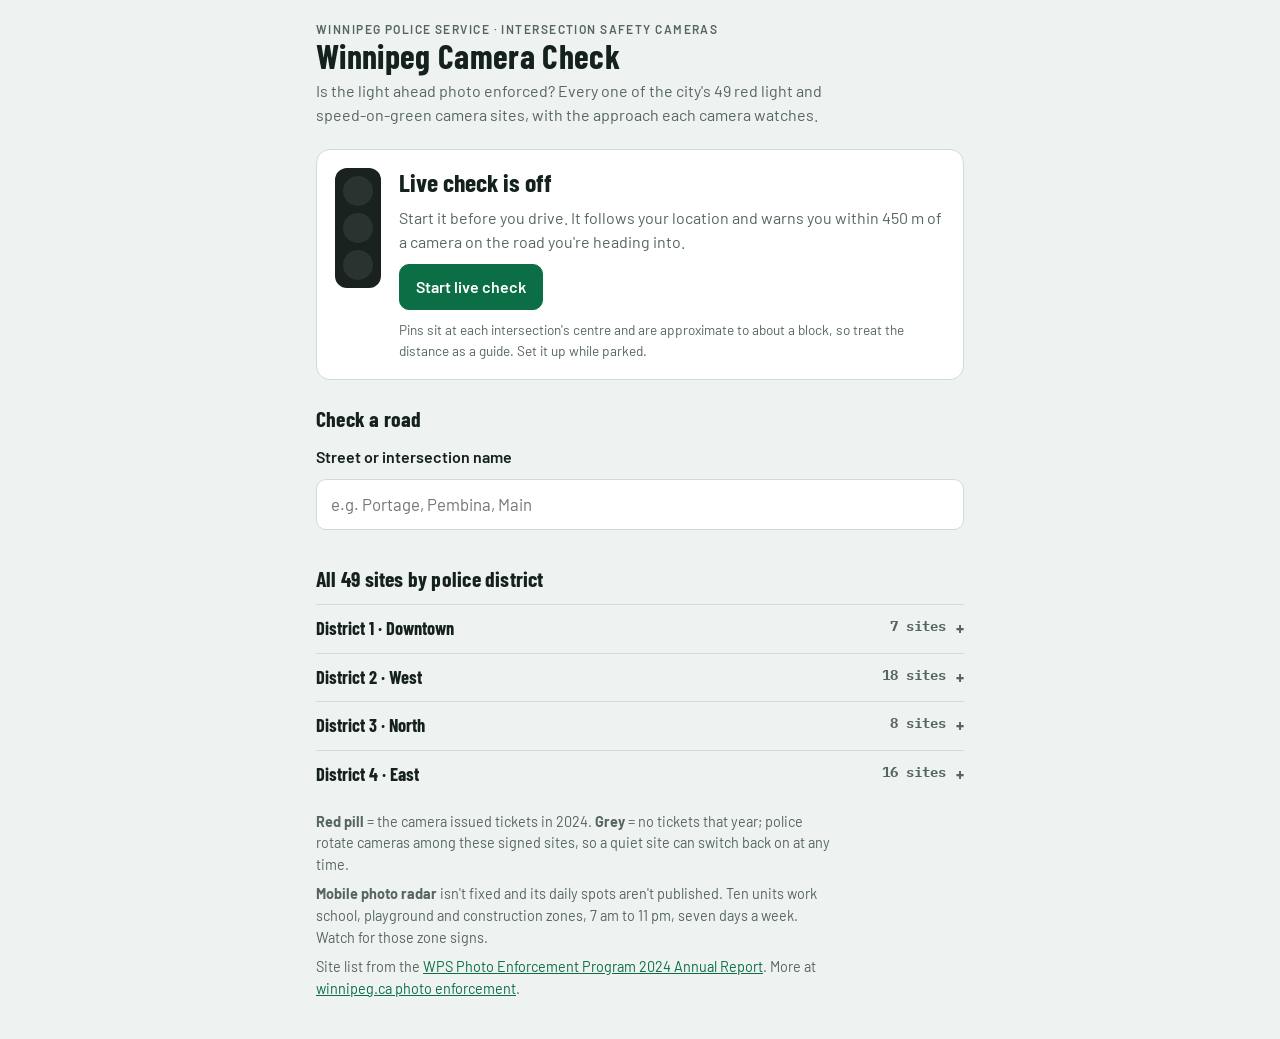
==== camera-check/index.html @ 797bb1d3 "Add Winnipeg Camera Check page Co-Authored-By: Claude Opus 5.5 <noreply@anthropic.com> Claude-Sessio" ====
<!doctype html>
<html lang="en">
<head>
<meta charset="utf-8">
<meta name="viewport" content="width=device-width, initial-scale=1, viewport-fit=cover">
<meta name="theme-color" content="#0b6e45">
<style>:root{color-scheme:light;padding-top:env(safe-area-inset-top,0px);padding-bottom:env(safe-area-inset-bottom,0px)}body{margin:0;font:14px system-ui,sans-serif}img{max-width:100%}[hidden]{display:none!important}</style>
</head>
<body>
<title>Winnipeg Camera Check</title>
<meta name="claude:viewport-fit-sides" content="cover">
<link rel="preconnect" href="https://fonts.googleapis.com">
<link rel="preconnect" href="https://fonts.gstatic.com" crossorigin>
<link rel="stylesheet" href="https://fonts.googleapis.com/css2?family=Barlow+Condensed:wght@600;700&family=Barlow:wght@400;500;600&family=IBM+Plex+Mono:wght@500&display=swap">
<style>
/* Layout: one phone-width column — a signal-head status panel on top, road search, then the full site list by police district. */
:root {
  --bg: #eef2f0;
  --surface: #ffffff;
  --sunk: #e3e9e6;
  --fg: #15211c;
  --muted: #56665f;
  --line: #d2dbd7;
  --accent: #0b6e45;
  --accent-ink: #ffffff;
  --stop: #c3262d;
  --stop-soft: #fbe4e4;
  --caution: #b46f00;
  --caution-soft: #fdf0d9;
  --go: #13804f;
  --go-soft: #ddf2e7;
  --lamp-off: #2a3330;
  --housing: #1a2220;
  --f-display: "Barlow Condensed", "Arial Narrow", "Roboto Condensed", sans-serif;
  --f-body: "Barlow", "Segoe UI", system-ui, -apple-system, sans-serif;
  --f-data: "IBM Plex Mono", ui-monospace, "SF Mono", Menlo, monospace;
}
@media (prefers-color-scheme: dark) {
  :root:not([data-theme="light"]) {
    --bg: #0c1210; --surface: #141c19; --sunk: #1b2521; --fg: #e5eeea; --muted: #94a59d; --line: #27342f;
    --accent: #3cc488; --accent-ink: #06130d; --stop: #ff5a5f; --stop-soft: #3a1618; --caution: #f0a92e; --caution-soft: #362811;
    --go: #3cc488; --go-soft: #12301f; --lamp-off: #222b28; --housing: #070b0a; color-scheme: dark;
  }
}
:root[data-theme="dark"] {
  --bg: #0c1210; --surface: #141c19; --sunk: #1b2521; --fg: #e5eeea; --muted: #94a59d; --line: #27342f;
  --accent: #3cc488; --accent-ink: #06130d; --stop: #ff5a5f; --stop-soft: #3a1618; --caution: #f0a92e; --caution-soft: #362811;
  --go: #3cc488; --go-soft: #12301f; --lamp-off: #222b28; --housing: #070b0a; color-scheme: dark;
}
* { box-sizing: border-box; }
body { background: var(--bg); color: var(--fg); font-family: var(--f-body); font-size: 16px; line-height: 1.5; }
.wrap { max-width: 680px; margin: 0 auto; padding-block: 20px 40px; padding-left: max(16px, env(safe-area-inset-left, 0px)); padding-right: max(16px, env(safe-area-inset-right, 0px)); display: grid; gap: 22px; }
h1, h2 { font-family: var(--f-display); font-weight: 700; text-wrap: balance; margin: 0; letter-spacing: .01em; }
h1 { font-size: 2.1rem; line-height: 1.05; }
h2 { font-size: 1.35rem; }
.eyebrow { font-size: .75rem; font-weight: 600; text-transform: uppercase; letter-spacing: .12em; color: var(--muted); }
.lede { margin: 6px 0 0; color: var(--muted); max-width: 60ch; }
.num { font-family: var(--f-data); font-variant-numeric: tabular-nums; }

/* status panel */
.status { background: var(--surface); border: 1px solid var(--line); border-radius: 14px; padding: 18px; display: grid; grid-template-columns: auto 1fr; gap: 18px; align-items: start; }
.signal { background: var(--housing); border-radius: 12px; padding: 8px; display: grid; gap: 7px; }
.lamp { width: 30px; height: 30px; border-radius: 50%; background: var(--lamp-off); transition: background .25s, box-shadow .25s; }
.signal[data-state="stop"] .l-red { background: var(--stop); box-shadow: 0 0 16px var(--stop); }
.signal[data-state="caution"] .l-amber { background: var(--caution); box-shadow: 0 0 16px var(--caution); }
.signal[data-state="go"] .l-green { background: var(--go); box-shadow: 0 0 16px var(--go); }
.status-body { min-width: 0; display: grid; gap: 10px; }
.status-head { font-family: var(--f-display); font-size: 1.6rem; font-weight: 700; line-height: 1.1; }
.status-sub { color: var(--muted); margin: 0; }
.readout { display: flex; flex-wrap: wrap; gap: 8px 18px; }
.readout div { display: grid; }
.readout .k { font-size: .72rem; text-transform: uppercase; letter-spacing: .1em; color: var(--muted); }
.readout .v { font-family: var(--f-data); font-size: 1.15rem; font-variant-numeric: tabular-nums; }
.status[data-tone="stop"] { background: var(--stop-soft); border-color: var(--stop); }
.status[data-tone="caution"] { background: var(--caution-soft); border-color: var(--caution); }
.actions { display: flex; flex-wrap: wrap; gap: 10px; }
button { font: inherit; font-weight: 600; border-radius: 10px; padding: 10px 16px; border: 1px solid var(--line); background: var(--sunk); color: var(--fg); cursor: pointer; }
button.primary { background: var(--accent); border-color: var(--accent); color: var(--accent-ink); }
button:focus-visible, input:focus-visible, summary:focus-visible, a:focus-visible { outline: 3px solid var(--accent); outline-offset: 2px; }
.nearby { margin: 0; padding: 0; list-style: none; display: grid; gap: 4px; font-size: .92rem; }
.nearby li { display: flex; justify-content: space-between; gap: 12px; border-top: 1px solid var(--line); padding-top: 4px; }
.nearby li span:first-child { min-width: 0; }
.drive-note { font-size: .85rem; color: var(--muted); margin: 0; }

/* search */
.search { display: grid; gap: 10px; }
.search label { font-weight: 600; }
.search input { font: inherit; font-size: 1.05rem; width: 100%; padding: 12px 14px; border-radius: 10px; border: 1px solid var(--line); background: var(--surface); color: var(--fg); }
.verdict { font-family: var(--f-display); font-size: 1.3rem; font-weight: 700; margin: 0; }
.verdict.yes { color: var(--stop); }
.verdict.no { color: var(--go); }

/* site rows */
.sites { list-style: none; margin: 0; padding: 0; display: grid; gap: 8px; }
.site { background: var(--surface); border: 1px solid var(--line); border-radius: 10px; padding: 10px 12px; display: grid; grid-template-columns: 44px 1fr auto; gap: 12px; align-items: center; }
.dir { width: 44px; height: 44px; border-radius: 8px; background: var(--sunk); display: grid; place-items: center; font-family: var(--f-display); font-weight: 700; font-size: .95rem; line-height: 1; text-align: center; }
.dir svg { width: 18px; height: 18px; display: block; margin: 0 auto 2px; }
.dir path { fill: var(--fg); }
.site-main { min-width: 0; }
.site-name { font-weight: 600; }
.site-meta { font-size: .85rem; color: var(--muted); }
.site a { font-size: .85rem; color: var(--accent); font-weight: 600; text-decoration: none; white-space: nowrap; }
.site a:hover { text-decoration: underline; }
.pill { display: inline-block; font-size: .72rem; font-weight: 600; letter-spacing: .04em; padding: 1px 7px; border-radius: 99px; margin-left: 4px; vertical-align: 1px; }
.pill.active { background: var(--stop-soft); color: var(--stop); }
.pill.quiet { background: var(--sunk); color: var(--muted); }

details.district { border-top: 1px solid var(--line); padding-top: 10px; }
details.district summary { cursor: pointer; font-family: var(--f-display); font-size: 1.15rem; font-weight: 700; list-style: none; display: flex; justify-content: space-between; gap: 10px; }
details.district summary::-webkit-details-marker { display: none; }
details.district summary::after { content: "+"; color: var(--muted); }
details.district[open] summary::after { content: "–"; }
details.district .sites { margin-top: 10px; }

.notes { font-size: .9rem; color: var(--muted); display: grid; gap: 8px; }
.notes p { margin: 0; max-width: 65ch; }
.notes a { color: var(--accent); }

@media (max-width: 420px) {
  .status { grid-template-columns: 1fr; }
  .signal { grid-auto-flow: column; justify-content: start; width: max-content; }
  .site { grid-template-columns: 40px 1fr; }
  .site a { grid-column: 2; }
}
@media (prefers-reduced-motion: reduce) { .lamp { transition: none; } }
</style>

<div class="wrap">
  <header>
    <div class="eyebrow">Winnipeg Police Service · intersection safety cameras</div>
    <h1>Winnipeg Camera Check</h1>
    <p class="lede">Is the light ahead photo enforced? Every one of the city's 49 red light and speed-on-green camera sites, with the approach each camera watches.</p>
  </header>

  <section class="status" id="status" data-tone="idle" aria-live="polite">
    <div class="signal" id="signal" data-state="none" aria-hidden="true">
      <div class="lamp l-red"></div><div class="lamp l-amber"></div><div class="lamp l-green"></div>
    </div>
    <div class="status-body">
      <div class="status-head" id="statusHead">Live check is off</div>
      <p class="status-sub" id="statusSub">Start it before you drive. It follows your location and warns you within 450 m of a camera on the road you're heading into.</p>
      <div class="readout" id="readout" hidden>
        <div><span class="k">Nearest site</span><span class="v" id="rDist">–</span></div>
        <div><span class="k">Your heading</span><span class="v" id="rHead">–</span></div>
        <div><span class="k">Camera watches</span><span class="v" id="rCam">–</span></div>
      </div>
      <ul class="nearby" id="nearby" hidden></ul>
      <div class="actions">
        <button class="primary" id="startBtn" type="button">Start live check</button>
        <button id="stopBtn" type="button" hidden>Stop</button>
      </div>
      <p class="drive-note">Pins sit at each intersection's centre and are approximate to about a block, so treat the distance as a guide. Set it up while parked.</p>
    </div>
  </section>

  <section class="search">
    <h2>Check a road</h2>
    <label for="roadQuery">Street or intersection name</label>
    <input id="roadQuery" type="search" placeholder="e.g. Portage, Pembina, Main" autocomplete="off" enterkeyhint="search">
    <p class="verdict" id="verdict" hidden></p>
    <ul class="sites" id="results"></ul>
  </section>

  <section>
    <h2>All 49 sites by police district</h2>
    <div id="districts" style="display:grid;gap:10px;margin-top:10px"></div>
  </section>

  <section class="notes">
    <p><strong>Red pill</strong> = the camera issued tickets in 2024. <strong>Grey</strong> = no tickets that year; police rotate cameras among these signed sites, so a quiet site can switch back on at any time.</p>
    <p><strong>Mobile photo radar</strong> isn't fixed and its daily spots aren't published. Ten units work school, playground and construction zones, 7 am to 11 pm, seven days a week. Watch for those zone signs.</p>
    <p>Site list from the <a href="https://www.winnipeg.ca/media/2646" target="_blank" rel="noopener">WPS Photo Enforcement Program 2024 Annual Report</a>. More at <a href="https://www.winnipeg.ca/police/services/traffic/photo-enforcement" target="_blank" rel="noopener">winnipeg.ca photo enforcement</a>.</p>
  </section>
</div>

<script>
// [district, road, approach, cross street, lat, lon, tickets 2024]
const RAW = [
  [1,"Balmoral St","NB","Sargent Ave",49.9000,-97.1497,788],
  [1,"Disraeli Fwy","NB","Lily St",49.9046,-97.1325,972],
  [1,"Donald St","SB","Broadway",49.8890,-97.1442,696],
  [1,"Isabel St","NB","William Ave",49.9035,-97.1490,969],
  [1,"Main St","NB","Logan Ave",49.9024,-97.1377,2436],
  [1,"Notre Dame Ave","WB","Sherbrook St",49.9030,-97.1540,0],
  [1,"York Ave","EB","Fort St",49.8915,-97.1402,1033],
  [2,"Academy Rd","EB","Stafford St",49.8728,-97.1612,0],
  [2,"Academy Rd","WB","Oak St",49.8710,-97.1906,875],
  [2,"Century St","NB","Silver Ave",49.9015,-97.2245,431],
  [2,"Erin St","SB","Sargent Ave",49.9018,-97.1850,0],
  [2,"Grant Ave","EB","William R. Clement Pkwy",49.8540,-97.2530,480],
  [2,"Grant Ave","WB","Wilton St",49.8620,-97.1600,2022],
  [2,"Jubilee Ave","WB","Cockburn St S",49.8550,-97.1390,0],
  [2,"Kenaston Blvd","SB","Corydon Ave",49.8580,-97.2070,2160],
  [2,"Moray St","NB","Lodge Ave",49.8852,-97.2810,714],
  [2,"Ness Ave","WB","Whytewold Rd",49.8925,-97.2865,0],
  [2,"Pembina Hwy","NB","Dalhousie Dr / Bairdmore Blvd",49.8100,-97.1465,1440],
  [2,"Pembina Hwy","NB","Grant Ave",49.8607,-97.1460,1451],
  [2,"Pembina Hwy","SB","Chevrier Blvd",49.8340,-97.1520,1498],
  [2,"Portage Ave","EB","Cavalier Dr",49.8818,-97.2740,56],
  [2,"Portage Ave","EB","Dominion St",49.8865,-97.1840,509],
  [2,"Portage Ave","WB","Mount Royal Rd",49.8835,-97.2560,0],
  [2,"Sargent Ave","EB","Clifton St",49.9017,-97.1745,337],
  [2,"St. James St","SB","Ness Ave",49.8920,-97.2008,159],
  [3,"Inkster Blvd","WB","Airlies St",49.9400,-97.1770,0],
  [3,"Keewatin St","NB","Selkirk Ave",49.9140,-97.1815,781],
  [3,"Leila Ave","WB","Sinclair St",49.9560,-97.1525,0],
  [3,"Main St","NB","Inkster Blvd",49.9350,-97.1265,608],
  [3,"Main St","SB","Redwood Ave",49.9165,-97.1340,375],
  [3,"McPhillips St","SB","Jefferson Ave",49.9455,-97.1610,479],
  [3,"McPhillips St","SB","Redwood Ave",49.9190,-97.1530,576],
  [3,"Salter St","SB","Mountain Ave",49.9245,-97.1462,0],
  [4,"Archibald St","SB","Elizabeth Rd",49.8655,-97.1015,0],
  [4,"Abinojii Mikanah","WB","River Rd",49.8312,-97.1210,377],
  [4,"Dunkirk Dr","NB","St. Vital Rd",49.8455,-97.1180,498],
  [4,"Fermor Ave","WB","St. Mary's Rd",49.8582,-97.1167,57],
  [4,"Henderson Hwy","NB","Gilmore Ave",49.9258,-97.1098,320],
  [4,"Henderson Hwy","SB","Kimberly Ave",49.9320,-97.1078,0],
  [4,"Hespeler Ave","EB","Beatrice St",49.9150,-97.1165,1293],
  [4,"Lagimodiere Blvd","SB","Grassie Blvd",49.9260,-97.0560,471],
  [4,"Marion St","EB","Dufresne Ave",49.8858,-97.1135,4739],
  [4,"Panet Rd","SB","Munroe Ave",49.9100,-97.0905,918],
  [4,"Provencher Blvd","EB","Aulneau St",49.8960,-97.1205,0],
  [4,"Regent Ave W","WB","Owen St",49.9005,-97.0810,2240],
  [4,"Regent Ave W","EB","Madeline St",49.8990,-97.0675,961],
  [4,"St. Mary's Rd","NB","Warde Ave",49.8195,-97.1070,619],
  [4,"St. Anne's Rd","NB","Meadowood Dr",49.8245,-97.0925,548],
  [4,"Talbot Ave","EB","Watt St",49.9112,-97.1095,0]
];
const DISTRICT_NAMES = {1:"District 1 · Downtown", 2:"District 2 · West", 3:"District 3 · North", 4:"District 4 · East"};
const DIR_DEG = {NB:0, EB:90, SB:180, WB:270};
const DIR_WORD = {NB:"Northbound", EB:"Eastbound", SB:"Southbound", WB:"Westbound"};
const cams = RAW.map((r,i)=>({id:i, district:r[0], road:r[1], dir:r[2], cross:r[3], lat:r[4], lon:r[5], t:r[6]}));

const $ = id => document.getElementById(id);
const norm = s => s.toLowerCase().replace(/[.'’]/g,"").replace(/\bst\b/g,"st").replace(/\s+/g," ").trim();

function arrowSvg(dir){
  const rot = DIR_DEG[dir];
  return `<svg viewBox="0 0 18 18" aria-hidden="true"><path transform="rotate(${rot} 9 9)" d="M9 1 L16 10 H11 V17 H7 V10 H2 Z"/></svg>`;
}
function mapUrl(c){
  const q = `${c.road} & ${c.cross.split(" / ")[0]}, Winnipeg, MB`;
  return "https://www.google.com/maps/search/?api=1&query=" + encodeURIComponent(q);
}
function siteRow(c, extra){
  const li = document.createElement("li");
  li.className = "site";
  const pill = c.t > 0
    ? `<span class="pill active">${c.t.toLocaleString()} tickets 2024</span>`
    : `<span class="pill quiet">no tickets 2024</span>`;
  li.innerHTML = `<div class="dir" title="${DIR_WORD[c.dir]}">${arrowSvg(c.dir)}${c.dir}</div>
    <div class="site-main"><div class="site-name">${c.road} at ${c.cross}</div>
    <div class="site-meta">${DIR_WORD[c.dir]} traffic on ${c.road}${extra?" · "+extra:""} ${pill}</div></div>
    <a href="${mapUrl(c)}" target="_blank" rel="noopener">Map ↗</a>`;
  return li;
}

/* ---- all sites by district ---- */
(function renderDistricts(){
  const box = $("districts");
  [1,2,3,4].forEach(d=>{
    const list = cams.filter(c=>c.district===d).sort((a,b)=>a.road.localeCompare(b.road));
    const det = document.createElement("details");
    det.className = "district";
    det.id = "district-"+d;
    const sum = document.createElement("summary");
    sum.innerHTML = `<span>${DISTRICT_NAMES[d]}</span><span class="num" style="font-size:.9rem;color:var(--muted);margin-left:auto">${list.length} sites</span>`;
    det.appendChild(sum);
    const ul = document.createElement("ul"); ul.className="sites";
    list.forEach(c=>ul.appendChild(siteRow(c)));
    det.appendChild(ul);
    box.appendChild(det);
  });
})();

/* ---- road search ---- */
function runSearch(){
  const q = norm($("roadQuery").value);
  const out = $("results"), v = $("verdict");
  out.textContent = "";
  if (q.length < 2){ v.hidden = true; return; }
  const words = q.split(" ").filter(w=>w.length>1 && !["st","ave","rd","blvd","dr","hwy","and","at"].includes(w));
  const keys = words.length ? words : [q];
  const onRoad = [], crossing = [];
  cams.forEach(c=>{
    const r = norm(c.road), x = norm(c.cross);
    const hitR = keys.every(k=>r.includes(k) || x.includes(k)) && keys.some(k=>r.includes(k));
    const hitX = !hitR && keys.every(k=>x.includes(k) || r.includes(k));
    if (hitR) onRoad.push(c); else if (hitX) crossing.push(c);
  });
  v.hidden = false;
  if (!onRoad.length && !crossing.length){
    v.className = "verdict no";
    v.textContent = `No camera sites on “${$("roadQuery").value.trim()}”.`;
    return;
  }
  const n = onRoad.length + crossing.length;
  v.className = "verdict yes";
  v.textContent = n === 1 ? "1 camera site matches" : `${n} camera sites match`;
  onRoad.forEach(c=>out.appendChild(siteRow(c)));
  crossing.forEach(c=>out.appendChild(siteRow(c, `you'd be crossing it on ${c.cross}`)));
}
$("roadQuery").addEventListener("input", runSearch);

/* ---- live check ---- */
const R = 6371000, ALERT_M = 450;
const toRad = d=>d*Math.PI/180;
function dist(a,b,c,d){ const dLat=toRad(c-a), dLon=toRad(d-b); const h=Math.sin(dLat/2)**2+Math.cos(toRad(a))*Math.cos(toRad(c))*Math.sin(dLon/2)**2; return 2*R*Math.asin(Math.sqrt(h)); }
function bearing(a,b,c,d){ const y=Math.sin(toRad(d-b))*Math.cos(toRad(c)); const x=Math.cos(toRad(a))*Math.sin(toRad(c))-Math.sin(toRad(a))*Math.cos(toRad(c))*Math.cos(toRad(d-b)); return (Math.atan2(y,x)*180/Math.PI+360)%360; }
const angDiff = (a,b)=>{ const d=Math.abs(a-b)%360; return d>180?360-d:d; };
const compass = h=>["N","NE","E","SE","S","SW","W","NW"][Math.round(h/45)%8];
const fmtDist = m=> m<1000 ? `${Math.round(m/10)*10} m` : `${(m/1000).toFixed(1)} km`;

let watchId=null, last=null, heading=null, prevDist={}, wakeLock=null, audio=null, alertedId=null;

function setStatus(tone, lamp, head, sub){
  $("status").dataset.tone = tone;
  $("signal").dataset.state = lamp;
  $("statusHead").textContent = head;
  $("statusSub").textContent = sub;
}
function chime(){
  try{
    if(!audio) return;
    const o=audio.createOscillator(), g=audio.createGain();
    o.frequency.value=880; o.connect(g); g.connect(audio.destination);
    g.gain.setValueAtTime(.0001,audio.currentTime); g.gain.exponentialRampToValueAtTime(.3,audio.currentTime+.02); g.gain.exponentialRampToValueAtTime(.0001,audio.currentTime+.5);
    o.start(); o.stop(audio.currentTime+.55);
  }catch(e){}
  try{ navigator.vibrate && navigator.vibrate([200,100,200]); }catch(e){}
}

function onFix(pos){
  const {latitude:lat, longitude:lon, heading:h, speed, accuracy} = pos.coords;
  if (h!=null && !isNaN(h) && speed!=null && speed>1.5) heading = h;
  else if (last && dist(last.lat,last.lon,lat,lon) > 15) heading = bearing(last.lat,last.lon,lat,lon);
  if (!last || dist(last.lat,last.lon,lat,lon) > 15) last = {lat,lon};

  const ranked = cams.map(c=>({c, d:dist(lat,lon,c.lat,c.lon)})).sort((a,b)=>a.d-b.d);
  const near = ranked[0];
  $("readout").hidden = false;
  $("rDist").textContent = fmtDist(near.d);
  $("rHead").textContent = heading==null ? "moving?" : `${compass(heading)} ${Math.round(heading)}°`;
  $("rCam").textContent = `${near.c.dir} on ${near.c.road}`;

  const nb = $("nearby"); nb.hidden=false; nb.textContent="";
  ranked.slice(0,3).forEach(({c,d})=>{
    const li=document.createElement("li");
    const a=document.createElement("span"); a.textContent=`${c.road} ${c.dir} at ${c.cross}`;
    const b=document.createElement("span"); b.className="num"; b.textContent=fmtDist(d);
    li.append(a,b); nb.appendChild(li);
  });

  const inRange = ranked.filter(r=>r.d<=ALERT_M);
  if (!inRange.length){
    alertedId=null;
    setStatus("go","go","No camera within 450 m", `Nearest: ${near.c.road} ${near.c.dir} at ${near.c.cross}, about ${fmtDist(near.d)} away.${accuracy>100?" GPS is rough right now.":""}`);
  } else {
    // a camera counts as "yours" when you're heading the way it watches and getting closer
    const mine = inRange.find(({c,d})=>{
      const closing = prevDist[c.id]!=null ? d < prevDist[c.id]-3 : true;
      return heading!=null && angDiff(heading, DIR_DEG[c.dir]) <= 55 && closing;
    });
    if (mine){
      setStatus("stop","stop",`Camera ahead · ${fmtDist(mine.d)}`, `${DIR_WORD[mine.c.dir]} on ${mine.c.road} at ${mine.c.cross} is photo enforced: red light and speed. Ease off and don't push the amber.`);
      if (alertedId!==mine.c.id){ alertedId=mine.c.id; chime(); }
    } else {
      const c = inRange[0].c;
      alertedId=null;
      setStatus("caution","caution",`Camera site ${fmtDist(inRange[0].d)} away`, `${c.road} at ${c.cross} has a camera on ${DIR_WORD[c.dir].toLowerCase()} traffic${heading==null?". Start moving so I can tell which way you're going.":". It doesn't look like your approach, but watch the signal."}`);
    }
  }
  ranked.forEach(({c,d})=>{ if(d<2000) prevDist[c.id]=d; });
}
function onErr(err){
  stopLive(false);
  const blocked = err && err.code===1;
  setStatus("idle","none", blocked ? "Location isn't available here" : "Couldn't get your location",
    blocked ? "This view doesn't share GPS with the page. Use “Check a road” below, or open the page in your phone's browser for live alerts."
            : "Your phone didn't return a position. Check that location is on, then try again. “Check a road” works without it.");
}
async function startLive(){
  if (!("geolocation" in navigator)){ onErr({code:1}); return; }
  try{ audio = audio || new (window.AudioContext||window.webkitAudioContext)(); }catch(e){}
  try{ if ("wakeLock" in navigator) wakeLock = await navigator.wakeLock.request("screen"); }catch(e){}
  setStatus("idle","none","Finding you…","Waiting for the first GPS fix.");
  $("startBtn").hidden = true; $("stopBtn").hidden = false;
  try{
    watchId = navigator.geolocation.watchPosition(onFix, onErr, {enableHighAccuracy:true, maximumAge:2000, timeout:20000});
  }catch(e){ onErr({code:1}); }
}
function stopLive(reset=true){
  if (watchId!=null){ try{ navigator.geolocation.clearWatch(watchId); }catch(e){} }
  watchId=null; last=null; heading=null; prevDist={}; alertedId=null;
  try{ wakeLock && wakeLock.release(); }catch(e){} wakeLock=null;
  $("startBtn").hidden = false; $("stopBtn").hidden = true;
  if (reset){
    $("readout").hidden = true; $("nearby").hidden = true;
    setStatus("idle","none","Live check is off","Start it before you drive. It follows your location and warns you within 450 m of a camera on the road you're heading into.");
  }
}
$("startBtn").addEventListener("click", startLive);
$("stopBtn").addEventListener("click", ()=>stopLive(true));
</script>

</body>
</html>
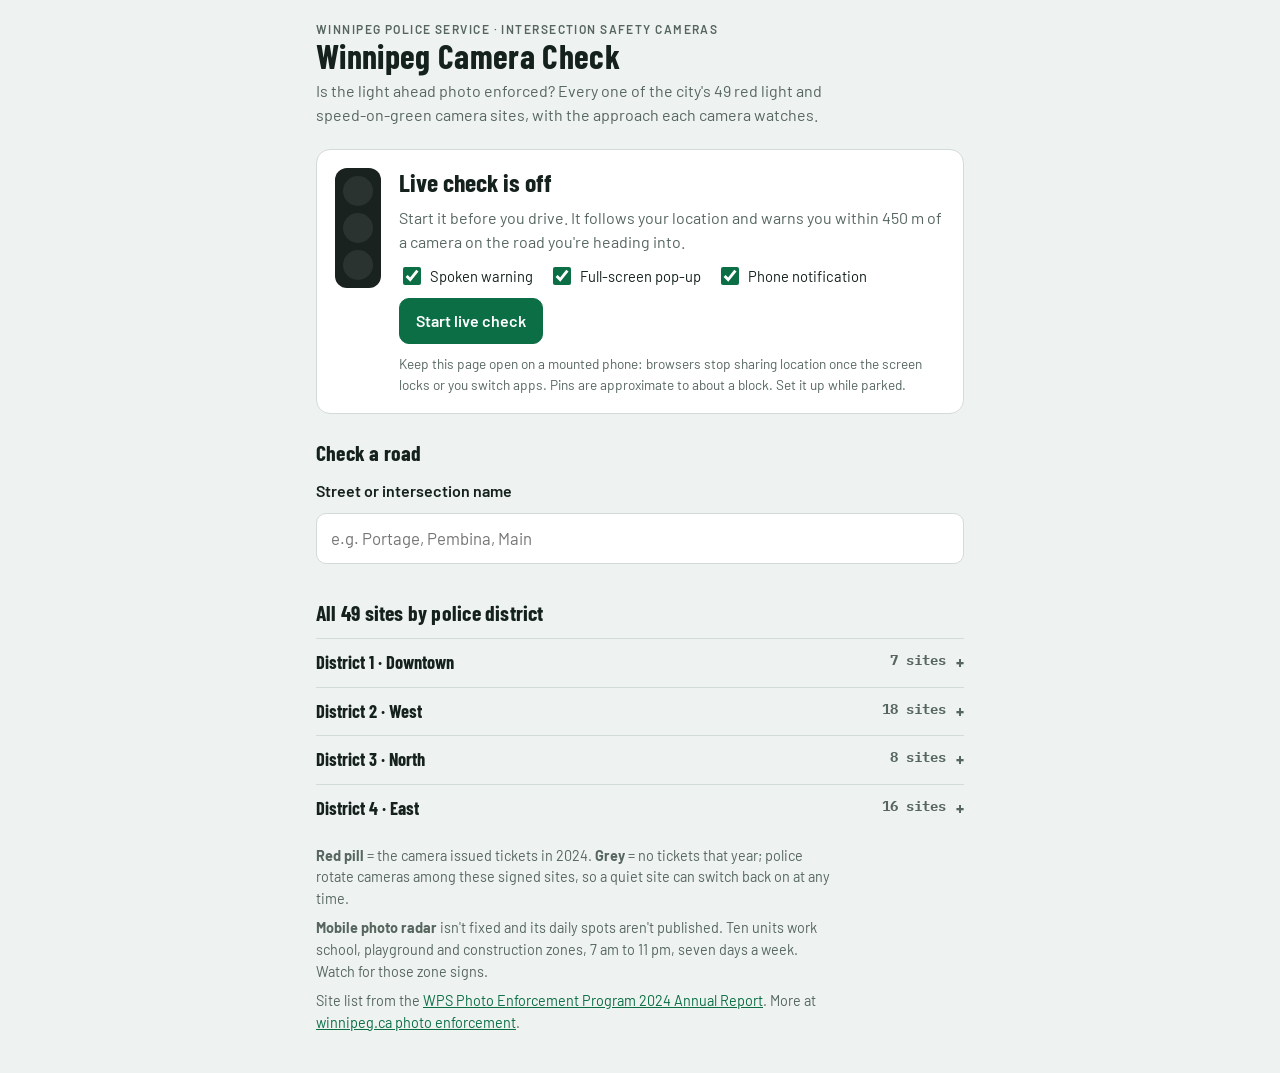
==== commit a6ec0fad: "Camera check: spoken, pop-up and phone notification alerts Add a full-screen alert, speech warnings " ====
--- a/camera-check/index.html
+++ b/camera-check/index.html
@@ -4,6 +4,13 @@
 <meta charset="utf-8">
 <meta name="viewport" content="width=device-width, initial-scale=1, viewport-fit=cover">
 <meta name="theme-color" content="#0b6e45">
+<meta name="apple-mobile-web-app-capable" content="yes">
+<meta name="mobile-web-app-capable" content="yes">
+<meta name="apple-mobile-web-app-title" content="Cam Check">
+<meta name="apple-mobile-web-app-status-bar-style" content="black-translucent">
+<link rel="manifest" href="manifest.webmanifest">
+<link rel="apple-touch-icon" href="apple-touch-icon.png">
+<link rel="icon" type="image/png" href="icon-192.png">
 <style>:root{color-scheme:light;padding-top:env(safe-area-inset-top,0px);padding-bottom:env(safe-area-inset-bottom,0px)}body{margin:0;font:14px system-ui,sans-serif}img{max-width:100%}[hidden]{display:none!important}</style>
 </head>
 <body>
@@ -31,6 +38,8 @@
   --go-soft: #ddf2e7;
   --lamp-off: #2a3330;
   --housing: #1a2220;
+  --alert-bg: #c3262d;
+  --alert-fg: #ffffff;
   --f-display: "Barlow Condensed", "Arial Narrow", "Roboto Condensed", sans-serif;
   --f-body: "Barlow", "Segoe UI", system-ui, -apple-system, sans-serif;
   --f-data: "IBM Plex Mono", ui-monospace, "SF Mono", Menlo, monospace;
@@ -116,6 +125,24 @@
 .notes p { margin: 0; max-width: 65ch; }
 .notes a { color: var(--accent); }
 
+/* alert options */
+.toggles { display: flex; flex-wrap: wrap; gap: 8px 16px; font-size: .92rem; }
+.toggles label { display: inline-flex; align-items: center; gap: 6px; cursor: pointer; }
+.toggles input { width: 18px; height: 18px; accent-color: var(--accent); }
+
+/* full-screen driving alert */
+.takeover .t-arrow svg { width: 100%; height: 100%; }
+.notify-note { font-size: .85rem; color: var(--caution); margin: 0; }
+.takeover { position: fixed; inset: 0; z-index: 50; background: var(--alert-bg); color: var(--alert-fg); display: grid; place-content: center; text-align: center; gap: 10px;
+  padding-top: calc(24px + env(safe-area-inset-top, 0px)); padding-bottom: calc(24px + env(safe-area-inset-bottom, 0px));
+  padding-left: max(24px, env(safe-area-inset-left, 0px)); padding-right: max(24px, env(safe-area-inset-right, 0px)); cursor: pointer; }
+.takeover .t-eyebrow { font-family: var(--f-display); font-size: 1.4rem; letter-spacing: .14em; text-transform: uppercase; font-weight: 700; }
+.takeover .t-dist { font-family: var(--f-display); font-size: clamp(5rem, 28vw, 10rem); font-weight: 700; line-height: .9; font-variant-numeric: tabular-nums; }
+.takeover .t-where { font-size: clamp(1.3rem, 6vw, 2rem); font-weight: 600; line-height: 1.2; text-wrap: balance; }
+.takeover .t-hint { font-size: .95rem; opacity: .85; }
+.takeover .t-arrow { width: 72px; height: 72px; margin: 0 auto; }
+.takeover .t-arrow path { fill: var(--alert-fg); }
+
 @media (max-width: 420px) {
   .status { grid-template-columns: 1fr; }
   .signal { grid-auto-flow: column; justify-content: start; width: max-content; }
@@ -145,11 +172,17 @@
         <div><span class="k">Camera watches</span><span class="v" id="rCam">–</span></div>
       </div>
       <ul class="nearby" id="nearby" hidden></ul>
+      <div class="toggles" role="group" aria-label="Alert options">
+        <label><input type="checkbox" id="optVoice" checked> Spoken warning</label>
+        <label><input type="checkbox" id="optPopup" checked> Full-screen pop-up</label>
+        <label><input type="checkbox" id="optNotify" checked> Phone notification</label>
+      </div>
+      <p class="notify-note" id="notifyNote" hidden></p>
       <div class="actions">
         <button class="primary" id="startBtn" type="button">Start live check</button>
         <button id="stopBtn" type="button" hidden>Stop</button>
       </div>
-      <p class="drive-note">Pins sit at each intersection's centre and are approximate to about a block, so treat the distance as a guide. Set it up while parked.</p>
+      <p class="drive-note">Keep this page open on a mounted phone: browsers stop sharing location once the screen locks or you switch apps. Pins are approximate to about a block. Set it up while parked.</p>
     </div>
   </section>
 
@@ -171,6 +204,14 @@
     <p><strong>Mobile photo radar</strong> isn't fixed and its daily spots aren't published. Ten units work school, playground and construction zones, 7 am to 11 pm, seven days a week. Watch for those zone signs.</p>
     <p>Site list from the <a href="https://www.winnipeg.ca/media/2646" target="_blank" rel="noopener">WPS Photo Enforcement Program 2024 Annual Report</a>. More at <a href="https://www.winnipeg.ca/police/services/traffic/photo-enforcement" target="_blank" rel="noopener">winnipeg.ca photo enforcement</a>.</p>
   </section>
+</div>
+
+<div class="takeover" id="takeover" hidden role="alert" aria-live="assertive">
+  <div class="t-eyebrow">Camera ahead</div>
+  <div class="t-arrow" id="tArrow"></div>
+  <div class="t-dist" id="tDist">300 m</div>
+  <div class="t-where" id="tWhere">Portage Ave at Cavalier Dr</div>
+  <div class="t-hint">Red light and speed enforced · tap to hide</div>
 </div>
 
 <script>
@@ -312,6 +353,57 @@
 const fmtDist = m=> m<1000 ? `${Math.round(m/10)*10} m` : `${(m/1000).toFixed(1)} km`;
 
 let watchId=null, last=null, heading=null, prevDist={}, wakeLock=null, audio=null, alertedId=null;
+let swReg=null, dismissedId=null, nearSpokenId=null;
+const opt = id => { try{ return $(id).checked; }catch(e){ return false; } };
+
+// a service worker lets Android and iPhone home-screen apps show system notifications
+try{
+  if ("serviceWorker" in navigator && location.protocol === "https:" && !/claude\.ai|claudeusercontent/.test(location.host))
+    navigator.serviceWorker.register("sw.js").then(r=>{ swReg=r; }).catch(()=>{});
+}catch(e){}
+
+function notifyNote(){
+  const el = $("notifyNote");
+  let msg = "";
+  const ios = /iPhone|iPad|iPod/.test(navigator.userAgent);
+  const standalone = window.navigator.standalone === true || (window.matchMedia && matchMedia("(display-mode: standalone)").matches);
+  if (opt("optNotify")){
+    if (!("Notification" in window)) msg = ios && !standalone
+      ? "On iPhone, notifications only work after you add this page to your Home Screen (Share → Add to Home Screen) and open it from there."
+      : "This browser can't show notifications. The pop-up and spoken warning still work.";
+    else if (Notification.permission === "denied") msg = "Notifications are blocked for this site. Turn them on in your browser's site settings, or rely on the pop-up and voice.";
+  }
+  el.textContent = msg; el.hidden = !msg;
+}
+async function askNotify(){
+  try{ if (opt("optNotify") && "Notification" in window && Notification.permission === "default") await Notification.requestPermission(); }catch(e){}
+  notifyNote();
+}
+$("optNotify").addEventListener("change", askNotify);
+
+function speak(text){
+  if (!opt("optVoice")) return;
+  try{ const s = window.speechSynthesis; if (!s) return; s.cancel(); const u = new SpeechSynthesisUtterance(text); u.lang = "en-CA"; s.speak(u); }catch(e){}
+}
+const sayDist = m => m < 1000 ? `${Math.round(m/50)*50} metres` : `${(m/1000).toFixed(1)} kilometres`;
+async function notify(title, body){
+  if (!opt("optNotify")) return;
+  try{
+    if (!("Notification" in window) || Notification.permission !== "granted") return;
+    const o = {body, tag:"camera-alert", renotify:true, vibrate:[200,100,200]};
+    if (swReg && swReg.showNotification) { await swReg.showNotification(title, o); return; }
+    new Notification(title, o);
+  }catch(e){}
+}
+function showTakeover(c, d){
+  if (!opt("optPopup") || dismissedId === c.id){ $("takeover").hidden = true; return; }
+  $("tArrow").innerHTML = arrowSvg(c.dir);
+  $("tDist").textContent = fmtDist(d);
+  $("tWhere").textContent = `${c.road} ${c.dir} at ${c.cross}`;
+  $("takeover").hidden = false;
+}
+const hideTakeover = () => { $("takeover").hidden = true; };
+$("takeover").addEventListener("click", ()=>{ dismissedId = alertedId; hideTakeover(); });
 
 function setStatus(tone, lamp, head, sub){
   $("status").dataset.tone = tone;
@@ -353,7 +445,7 @@
 
   const inRange = ranked.filter(r=>r.d<=ALERT_M);
   if (!inRange.length){
-    alertedId=null;
+    alertedId=null; nearSpokenId=null; hideTakeover();
     setStatus("go","go","No camera within 450 m", `Nearest: ${near.c.road} ${near.c.dir} at ${near.c.cross}, about ${fmtDist(near.d)} away.${accuracy>100?" GPS is rough right now.":""}`);
   } else {
     // a camera counts as "yours" when you're heading the way it watches and getting closer
@@ -363,18 +455,33 @@
     });
     if (mine){
       setStatus("stop","stop",`Camera ahead · ${fmtDist(mine.d)}`, `${DIR_WORD[mine.c.dir]} on ${mine.c.road} at ${mine.c.cross} is photo enforced: red light and speed. Ease off and don't push the amber.`);
-      if (alertedId!==mine.c.id){ alertedId=mine.c.id; chime(); }
+      const c = mine.c;
+      if (alertedId!==c.id){
+        alertedId=c.id; dismissedId=null;
+        chime();
+        speak(`Red light camera ahead in ${sayDist(mine.d)}. ${c.road}, at ${c.cross}.`);
+        notify(`Camera ahead · ${fmtDist(mine.d)}`, `${DIR_WORD[c.dir]} ${c.road} at ${c.cross}. Red light and speed enforced.`);
+      } else if (mine.d < 160 && nearSpokenId!==c.id){
+        nearSpokenId=c.id;
+        speak("Camera at this light.");
+      }
+      showTakeover(c, mine.d);
     } else {
       const c = inRange[0].c;
-      alertedId=null;
+      alertedId=null; hideTakeover();
       setStatus("caution","caution",`Camera site ${fmtDist(inRange[0].d)} away`, `${c.road} at ${c.cross} has a camera on ${DIR_WORD[c.dir].toLowerCase()} traffic${heading==null?". Start moving so I can tell which way you're going.":". It doesn't look like your approach, but watch the signal."}`);
     }
   }
   ranked.forEach(({c,d})=>{ if(d<2000) prevDist[c.id]=d; });
 }
 function onErr(err){
+  const blocked = err && err.code===1;
+  if (!blocked && watchId != null){
+    // brief signal loss (overpass, tunnel, slow fix): keep watching
+    setStatus("idle","none","GPS signal weak","Still watching. Alerts resume as soon as your phone gets a fix.");
+    return;
+  }
   stopLive(false);
-  const blocked = err && err.code===1;
   setStatus("idle","none", blocked ? "Location isn't available here" : "Couldn't get your location",
     blocked ? "This view doesn't share GPS with the page. Use “Check a road” below, or open the page in your phone's browser for live alerts."
             : "Your phone didn't return a position. Check that location is on, then try again. “Check a road” works without it.");
@@ -382,6 +489,9 @@
 async function startLive(){
   if (!("geolocation" in navigator)){ onErr({code:1}); return; }
   try{ audio = audio || new (window.AudioContext||window.webkitAudioContext)(); }catch(e){}
+  // speak once inside the tap so phones allow later spoken warnings
+  try{ if (window.speechSynthesis){ const u = new SpeechSynthesisUtterance("Camera check is on."); u.volume = opt("optVoice") ? 1 : 0; speechSynthesis.speak(u); } }catch(e){}
+  await askNotify();
   try{ if ("wakeLock" in navigator) wakeLock = await navigator.wakeLock.request("screen"); }catch(e){}
   setStatus("idle","none","Finding you…","Waiting for the first GPS fix.");
   $("startBtn").hidden = true; $("stopBtn").hidden = false;
@@ -391,7 +501,9 @@
 }
 function stopLive(reset=true){
   if (watchId!=null){ try{ navigator.geolocation.clearWatch(watchId); }catch(e){} }
-  watchId=null; last=null; heading=null; prevDist={}; alertedId=null;
+  watchId=null; last=null; heading=null; prevDist={}; alertedId=null; dismissedId=null; nearSpokenId=null;
+  hideTakeover();
+  try{ window.speechSynthesis && speechSynthesis.cancel(); }catch(e){}
   try{ wakeLock && wakeLock.release(); }catch(e){} wakeLock=null;
   $("startBtn").hidden = false; $("stopBtn").hidden = true;
   if (reset){
@@ -401,6 +513,12 @@
 }
 $("startBtn").addEventListener("click", startLive);
 $("stopBtn").addEventListener("click", ()=>stopLive(true));
+// phones drop the screen lock when the page is hidden; take it back on return
+document.addEventListener("visibilitychange", async ()=>{
+  if (document.visibilityState === "visible" && watchId != null){
+    try{ if ("wakeLock" in navigator) wakeLock = await navigator.wakeLock.request("screen"); }catch(e){}
+  }
+});
 </script>
 
 </body>
